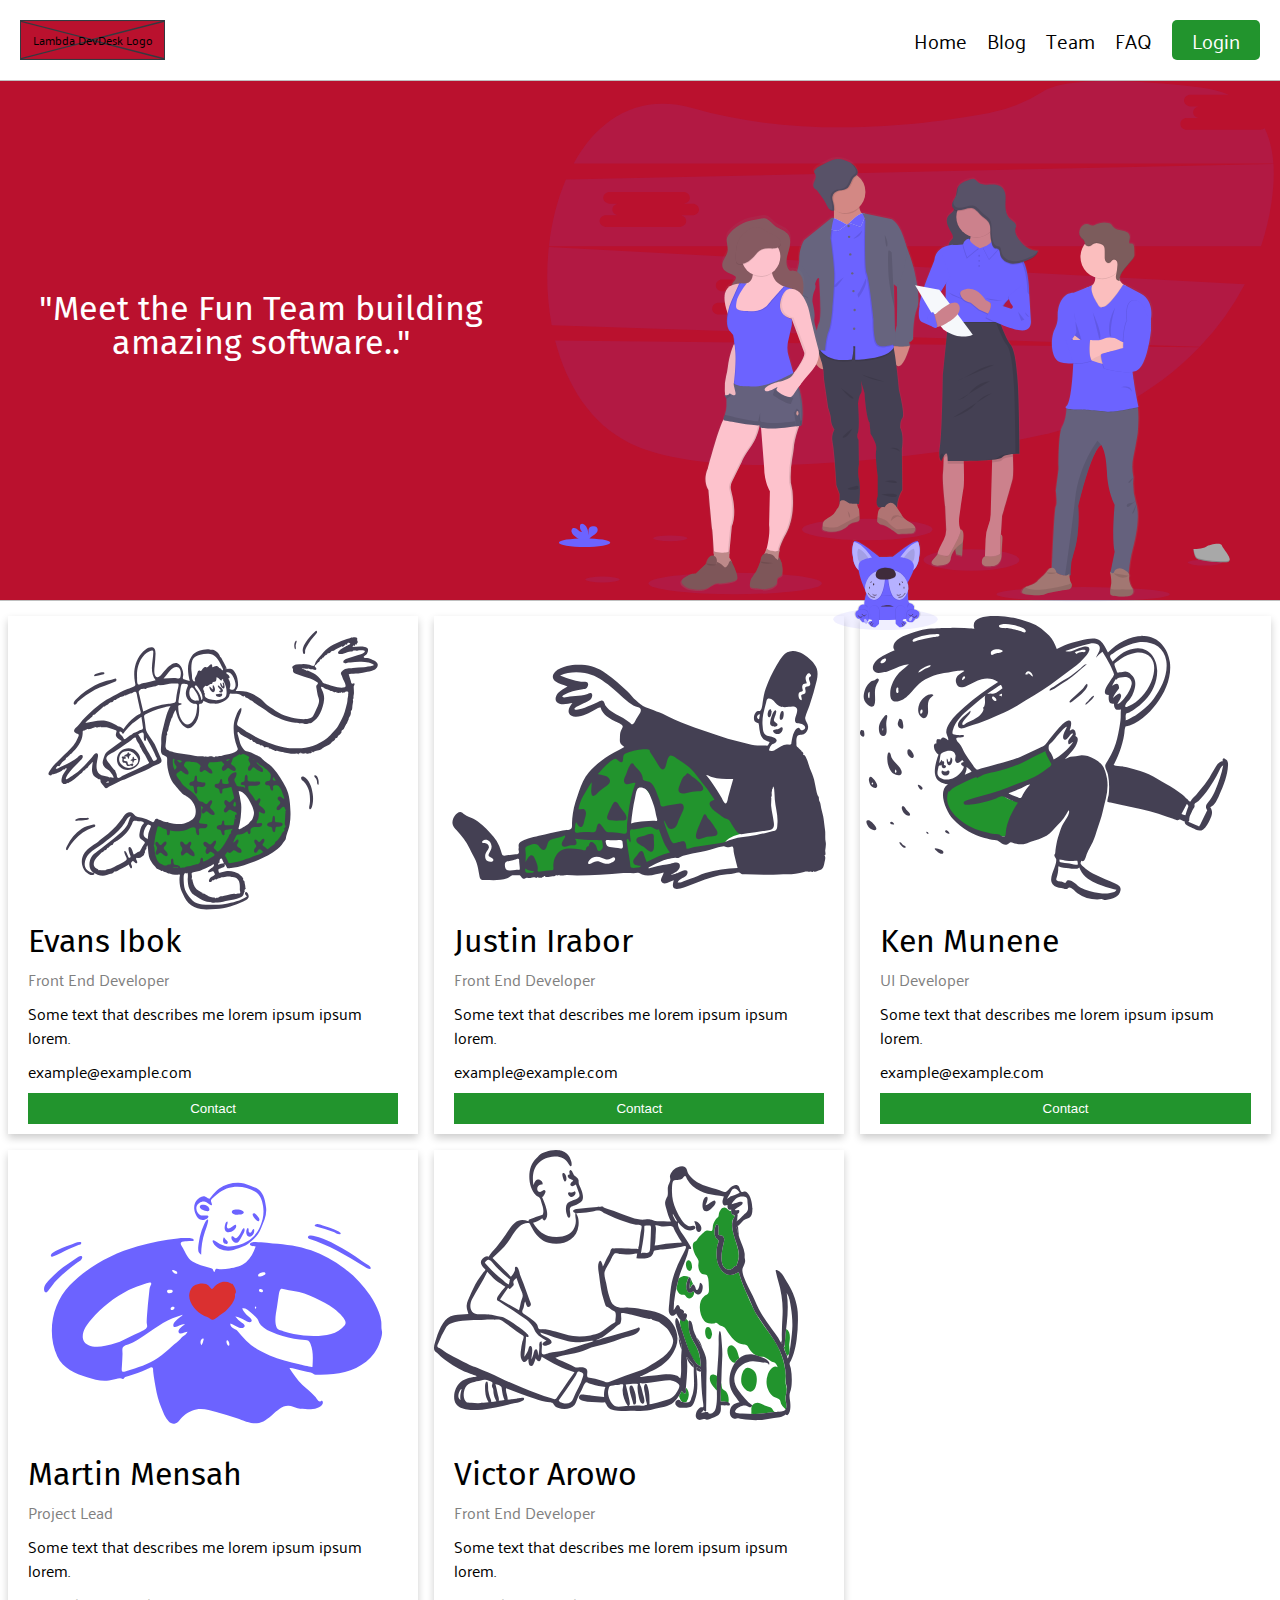
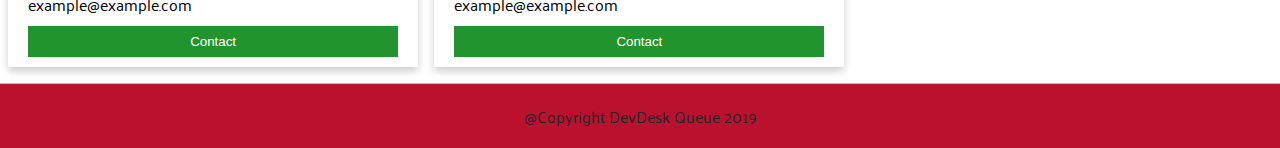
==== team.html @ d1d52114 "Hamburger Menu - Added" ====
<!DOCTYPE html>

<html lang="en">
	<head>
		<meta charset="utf-8" />
		<meta name="viewport" content="width=device-width, initial-scale=1" />
		<title>DevDesk Queue</title>
		<link rel="icon" href="/images/favicon.png" />

		<link
			href="https://fonts.googleapis.com/css?family=Fira+Sans|Kadwa|Palanquin&display=swap"
			rel="stylesheet"
		/>
		<link rel="stylesheet" href="https://cdnjs.cloudflare.com/ajax/libs/font-awesome/4.7.0/css/font-awesome.min.css">

		<link href="css/index.css" rel="stylesheet" />
	</head>

	<body>
		<div class="container home">
			<header>
				<div class="longer">
					<span>Lambda DevDesk Logo</span>
				</div>
				<nav class="topnav" id="myTopnav">
					<a href="/" class="first-anchor" >Home</a>
					<a href="/">Blog</a>
					<a href="team.html">Team</a>
					<a href="/">FAQ</a>
					<a href="#" class="btn">Login</a>
					<a href="javascript:void(0);" class="icon" onclick="myFunction()">
						<i class="fa fa-bars"></i>
				</a>
				</nav>
			</header>
			<section class="top-section">
				<div class="top-section-text">
					<h2>"Meet the Fun Team building amazing software.."</h2>
				</div>
				<div class="top-section-image2"></div>
			</section>
			<section class="content-teams">
				<div class="row">
					<div class="column">
						<div class="card">
							<img src="/images/evans.svg" alt="Evans" style="width:100%" />
							<div class="container">
								<h2>Evans Ibok</h2>
								<p class="title">Front End Developer</p>
								<p>Some text that describes me lorem ipsum ipsum lorem.</p>
								<p>example@example.com</p>
								<p><button class="button">Contact</button></p>
							</div>
						</div>
					</div>

					<div class="column">
						<div class="card">
							<img src="/images/justin.svg" alt="Justin" style="width:100%" />
							<div class="container">
								<h2>Justin Irabor</h2>
								<p class="title">Front End Developer</p>
								<p>Some text that describes me lorem ipsum ipsum lorem.</p>
								<p>example@example.com</p>
								<p><button class="button">Contact</button></p>
							</div>
						</div>
					</div>

					<div class="column">
						<div class="card">
							<img src="/images/ken.svg" alt="Ken" style="width:100%" />
							<div class="container">
								<h2>Ken Munene</h2>
								<p class="title">UI Developer</p>
								<p>Some text that describes me lorem ipsum ipsum lorem.</p>
								<p>example@example.com</p>
								<p><button class="button">Contact</button></p>
							</div>
						</div>
					</div>

					<div class="column">
						<div class="card">
							<img src="/images/martin.svg" alt="Martin" style="width:100%" />
							<div class="container">
								<h2>Martin Mensah</h2>
								<p class="title">Project Lead</p>
								<p>Some text that describes me lorem ipsum ipsum lorem.</p>
								<p>example@example.com</p>
								<p><button class="button">Contact</button></p>
							</div>
						</div>
					</div>

					<div class="column">
						<div class="card">
							<img src="/images/victor.svg" alt="Victor" style="width:100%" />
							<div class="container">
								<h2>Victor Arowo</h2>
								<p class="title">Front End Developer</p>
								<p>Some text that describes me lorem ipsum ipsum lorem.</p>
								<p>example@example.com</p>
								<p><button class="button">Contact</button></p>
							</div>
						</div>
					</div>
				</div>
			</section>
		</div>
		<!-- container -->

		<div>
			<footer class="footer">
				<p>@Copyright DevDesk Queue 2019</p>
			</footer>
		</div>
		<script>
			function myFunction() {
					var x = document.getElementById("myTopnav");
					if (x.className === "topnav") {
							x.className += " responsive";
					} else {
							x.className = "topnav";
					}
			}
			</script>
	</body>
</html>
---- css/index.css ----
/* http://meyerweb.com/eric/tools/css/reset/ 
   v2.0 | 20110126
   License: none (public domain)
*/
html,
body,
div,
span,
applet,
object,
iframe,
h1,
h2,
h3,
h4,
h5,
h6,
p,
blockquote,
pre,
a,
abbr,
acronym,
address,
big,
cite,
code,
del,
dfn,
em,
img,
ins,
kbd,
q,
s,
samp,
small,
strike,
strong,
sub,
sup,
tt,
var,
b,
u,
i,
center,
dl,
dt,
dd,
ol,
ul,
li,
fieldset,
form,
label,
legend,
table,
caption,
tbody,
tfoot,
thead,
tr,
th,
td,
article,
aside,
canvas,
details,
embed,
figure,
figcaption,
footer,
header,
hgroup,
menu,
nav,
output,
ruby,
section,
summary,
time,
mark,
audio,
video {
  margin: 0;
  padding: 0;
  border: 0;
  font-size: 100%;
  font: inherit;
  vertical-align: baseline;
}
/* HTML5 display-role reset for older browsers */
article,
aside,
details,
figcaption,
figure,
footer,
header,
hgroup,
menu,
nav,
section {
  display: block;
}
body {
  line-height: 1;
}
ol,
ul {
  list-style: none;
}
blockquote,
q {
  quotes: none;
}
blockquote:before,
blockquote:after,
q:before,
q:after {
  content: "";
  content: none;
}
table {
  border-collapse: collapse;
  border-spacing: 0;
}
header {
  padding: 20px;
  display: flex;
  flex-direction: row;
  justify-content: space-between;
  align-items: stretch;
  flex-wrap: nowrap;
  border-bottom: 1px solid #c0c0c0;
}
header nav {
  display: flex;
  flex-wrap: nowrap;
  align-items: center;
  overflow: hidden;
}
header nav a {
  margin-left: 20px;
  font-size: 2rem;
  color: black;
  text-decoration: none;
}
header nav .btn {
  background-color: #22942d;
  padding: 0.5em 1em;
  border-radius: 5px;
  font-size: 2rem;
  line-height: 1em;
  color: white;
}
header nav .btn:hover {
  background-color: #17621e;
}
@media (max-width: 650px) {
  header nav .btn {
    padding: 0.3em;
  }
}
header nav .first-anchor {
  margin-left: 0;
}
@media (max-width: 650px) {
  header nav .first-anchor {
    margin-left: 10px;
  }
}
header nav .icon {
  display: none;
}
@media (max-width: 650px) {
  header nav {
    width: 100%;
    justify-content: space-between;
    margin-top: 10px;
    margin-right: 0px;
    margin-left: 0;
    padding: 0 10px 0 0;
  }
}
@media (max-width: 650px) {
  header {
    flex-direction: column;
    padding: 15px 0;
    align-items: center;
  }
}
@media (max-width: 500px) {
  nav a:not(:first-child) {
    display: none;
  }
  nav a.icon {
    float: right;
    display: block;
  }
}
@media (max-width: 500px) {
  nav.responsive {
    position: relative;
  }
  nav.responsive .icon {
    position: absolute;
    right: 0;
    top: 0;
    padding: 0 10px 0 0;
  }
  nav.responsive {
    flex-direction: column;
    justify-content: flex-start;
    align-items: flex-start;
    margin-top: 10px;
    margin-right: 0px;
    margin-left: 0;
    padding: 0 10px 0 0;
  }
  nav.responsive a {
    float: none;
    display: block;
    text-align: left;
    padding-top: 8px;
    padding-bottom: 8px;
    margin-left: 10px;
  }
}
/* Simple and Responsive Process Chart
https://codepen.io/erinesullivan/pen/MvOdOE
*/
*,
:before,
:after {
  box-sizing: border-box;
}
#wrapper {
  margin-left: auto;
  margin-right: auto;
  max-width: 95%;
  font: 16px/1.25 "Palanquin", sans-serif;
}
#container {
  padding: 1em;
  width: 100%;
}
h1,
h2,
h3,
h4,
h5,
h6 {
  font-weight: 400;
}
ul,
ol {
  margin: 1em 0;
}
ol.process-chart {
  color: #000;
  counter-reset: item;
  display: flex;
  flex-wrap: wrap;
  list-style: none;
  margin: 0 0 0 1em;
  padding: 0;
}
ol.process-chart > li,
ol.process-chart > li > div {
  position: relative;
}
ol.process-chart > li {
  background: linear-gradient(to right, rgba(0, 0, 0, 0.25) 0%, transparent 25%);
  background-color: #fff;
  counter-increment: item;
  flex-basis: 0;
  flex-grow: 1;
  margin: 1em 1em 1em -1em;
  min-width: 11.25em;
  padding: 1em 1em 1em 2em;
}
ol.process-chart > li:before,
ol.process-chart > li > div:before {
  color: rgba(0, 0, 0, 0.75);
  font-family: "Palanquin", sans-serif;
  text-transform: uppercase;
}
ol.process-chart > li:before {
  content: "Step";
  display: inline-block;
  font-weight: 300;
  left: 2em;
  letter-spacing: 0.1em;
  position: absolute;
  top: 1em;
  transform: rotate(90deg);
  transform-origin: 25% 50%;
}
ol.process-chart > li:after {
  border-bottom: 1em solid transparent;
  border-left: 1em solid #fff;
  border-right: 0 solid transparent;
  border-top: 1em solid transparent;
  content: "";
  height: 100%;
  position: absolute;
  right: -1em;
  top: 0;
  width: 0;
  z-index: 1;
}
ol.process-chart > li > div {
  padding: 0 0 0 1em;
}
ol.process-chart > li > div:before {
  content: counter(item, decimal-leading-zero);
  font-size: 3em;
  font-weight: 500;
  line-height: 1;
}
/*** PRIMARY ***/
ol.process-chart > li:nth-of-type(6n + 1) {
  background-color: #22942d;
}
ol.process-chart > li:nth-of-type(6n + 1):after {
  border-left-color: #22942d;
}
/*** SECONDARY ***/
ol.process-chart > li:nth-of-type(6n + 2) {
  background-color: #83e4e2;
}
ol.process-chart > li:nth-of-type(6n + 2):after {
  border-left-color: #83e4e2;
}
/*** TERTIARY ***/
ol.process-chart > li:nth-of-type(6n + 3) {
  background-color: #fd6470;
}
ol.process-chart > li:nth-of-type(6n + 3):after {
  border-left-color: #fd6470;
}
/*** QUATERNARY ***/
ol.process-chart > li:nth-of-type(6n + 4) {
  background-color: #fca858;
}
ol.process-chart > li:nth-of-type(6n + 4):after {
  border-left-color: #fca858;
}
/*** QUINARY ***/
ol.process-chart > li:nth-of-type(6n + 5) {
  background-color: #ff0;
}
ol.process-chart > li:nth-of-type(6n + 5):after {
  border-left-color: #ff0;
}
/*** MEDIA QUERIES ***/
@media only screen and (max-width: 40em) {
  ol.process-chart {
    margin: 1em 0 0 0;
    padding: 1em 0 0 0;
  }
  ol.process-chart > li {
    background: linear-gradient(rgba(0, 0, 0, 0.25) 0%, transparent 25%);
    flex-basis: inherit;
    margin: -1em 0 1em 0;
    min-width: inherit;
    padding: 1em 1em 0 1em;
  }
  ol.process-chart > li:before {
    left: 1em;
    top: 2em;
  }
  ol.process-chart > li:after {
    border-bottom: 0 solid transparent;
    border-left: 1em solid transparent !important;
    border-right: 1em solid transparent;
    border-top: 1em solid #fff;
    bottom: -1em;
    height: 0;
    left: 0;
    right: inherit;
    top: inherit;
    width: 100%;
  }
  ol.process-chart > li > div {
    padding: 1em 1em 0 1em;
  }
  /*** PRIMARY ***/
  ol.process-chart > li:nth-of-type(6n + 1):after {
    border-top-color: #22942d;
  }
  /*** SECONDARY ***/
  ol.process-chart > li:nth-of-type(6n + 2):after {
    border-top-color: #83e4e2;
  }
  /*** TERTIARY ***/
  ol.process-chart > li:nth-of-type(6n + 3):after {
    border-top-color: #fd6470;
  }
  /*** QUATERNARY ***/
  ol.process-chart > li:nth-of-type(6n + 4):after {
    border-top-color: #fca858;
  }
  /*** QUINARY ***/
  ol.process-chart > li:nth-of-type(6n + 5):after {
    border-top-color: #ff0;
  }
}
.footer {
  width: 100%;
  border-top: 1px solid #c0c0c0;
  background: #ba112e;
}
.footer p {
  text-align: center;
  color: #212529;
  font-size: 1.6rem;
  padding: 20px;
}
* {
  box-sizing: border-box;
}
html {
  font-size: 62.5%;
}
html,
body {
  font-family: 'Palanquin', sans-serif;
}
h1 {
  font-family: 'Kadwa', serif;
}
h2,
h3,
h4,
h5 {
  font-family: 'Fira Sans', cursive;
}
h1 {
  font-size: 4rem;
}
h2 {
  font-size: 3.2rem;
  padding-bottom: 10px;
}
h4 {
  font-size: 2.5rem;
  padding-bottom: 10px;
}
p {
  line-height: 1.5;
  font-size: 1.6rem;
  padding-bottom: 10px;
}
img {
  max-width: 100%;
  height: auto;
}
.container {
  width: 100%;
  margin: 0 auto;
  padding: 0;
}
.home .top-section {
  border-bottom: 1px solid #c0c0c0;
  padding-bottom: 20px;
  width: 100%;
  height: 520px;
  background-color: #ba112e;
  display: flex;
  flex-direction: row;
  flex-wrap: nowrap;
  justify-content: space-between;
  align-items: center;
}
.home .top-section .top-section-text {
  width: calc(40% - 10px);
  padding-left: 20px;
}
.home .top-section .top-section-text h2 {
  font-size: 3.4rem;
  color: white;
  font-style: normal;
  text-align: center;
}
@media (max-width: 650px) {
  .home .top-section .top-section-text h2 {
    font-size: 3rem;
    padding: 0px 10px 0 10px;
    font-style: normal;
  }
}
@media (max-width: 650px) {
  .home .top-section .top-section-text {
    width: 100%;
    padding: 0;
  }
}
.home .top-section .top-section-text .btn {
  display: block;
  margin-top: 15px;
  margin-left: auto;
  margin-right: auto;
  text-align: center;
  padding: 0.25em;
  width: 60%;
  border-radius: 10px;
  border: none;
  font-size: 2rem;
  line-height: 2em;
  background-color: #22942d;
  color: white;
  cursor: pointer;
}
.home .top-section .top-section-text .btn:hover {
  background-color: #17621e;
}
@media (max-width: 650px) {
  .home .top-section .top-section-text .btn {
    width: 60%;
  }
}
@media (max-width: 500px) {
  .home .top-section .top-section-text .btn {
    width: 90%;
  }
}
.home .top-section .top-section-image {
  background-image: url(/images/header.svg);
  background-repeat: no-repeat;
  background-size: contain;
  background-position: 80% 50%;
  width: calc(60% - 10px);
  height: 110%;
  align-self: baseline;
}
@media (max-width: 650px) {
  .home .top-section .top-section-image {
    width: 70%;
    margin: 0 auto;
    padding: 0;
  }
}
.home .top-section .top-section-image2 {
  background-image: url(/images/team.svg);
  background-repeat: no-repeat;
  background-size: contain;
  background-position: 80% 50%;
  width: calc(60% - 10px);
  height: 110%;
  align-self: baseline;
}
@media (max-width: 650px) {
  .home .top-section .top-section-image2 {
    width: 70%;
    margin: 0 auto;
    padding: 0;
  }
}
@media (max-width: 650px) {
  .home .top-section {
    flex-direction: column;
    flex-wrap: nowrap;
    flex-flow: column-reverse;
    justify-content: center;
    width: 100%;
  }
}
.home .content-how {
  width: 100%;
  margin: 0 auto 30px;
  border-top: 1px solid #c0c0c0;
  text-align: center;
  padding-top: 15px;
}
.home .content-how img {
  border-radius: 10px;
}
@media (max-width: 650px) {
  .home .content-how {
    width: 100%;
  }
}
.home .content-how p {
  padding: 10px 0 10px 0;
}
.home .content-features {
  padding: 20px;
  display: flex;
  justify-content: space-between;
  flex-direction: row;
  border-bottom: 1px solid #c0c0c0;
}
.home .content-features .features {
  width: calc(25% - 5px);
  text-align: center;
}
.home .content-features .features img {
  width: 150px;
  height: 150px;
}
.home .content-features .features p {
  text-align: left;
}
.home .content-features .features p span {
  font-weight: 600;
}
@media (max-width: 650px) {
  .home .content-features .features {
    width: calc(50% - 5px);
  }
}
@media (max-width: 500px) {
  .home .content-features .features {
    width: 100%;
  }
}
@media (max-width: 650px) {
  .home .content-features {
    padding: 5px;
    flex-wrap: wrap;
  }
}
@media (max-width: 500px) {
  .home .content-features {
    width: 100%;
    flex-direction: column;
    padding: 5px 10px;
  }
}
.home .content-teams {
  margin-top: 15px;
  /* Three columns side by side */
  /* Display the columns below each other instead of side by side on small screens */
  /* Add some shadows to create a card effect */
  /* Some left and right padding inside the container */
  /* Clear floats */
}
.home .content-teams .column {
  float: left;
  width: 33.3%;
  margin-bottom: 16px;
  padding: 0 8px;
}
@media screen and (max-width: 650px) {
  .home .content-teams .column {
    width: 100%;
    display: block;
  }
}
.home .content-teams .card {
  box-shadow: 0 4px 8px 0 rgba(0, 0, 0, 0.2);
}
.home .content-teams .container {
  padding: 0 20px;
}
.home .content-teams .container::after,
.home .content-teams .row::after {
  content: "";
  clear: both;
  display: table;
}
.home .content-teams .title {
  color: grey;
}
.home .content-teams .button {
  border: none;
  outline: 0;
  display: inline-block;
  padding: 8px;
  color: white;
  background-color: #22942d;
  text-align: center;
  cursor: pointer;
  width: 100%;
}
.home .content-teams .button:hover {
  background-color: #17621e;
}
.home .longer {
  position: relative;
  background: #343a40;
  z-index: 1;
  width: 145px;
  text-align: center;
  height: 40px;
}
.home .longer span {
  box-shadow: 0 0 2px 0 #343a40 inset;
  position: relative;
  height: 40px;
  width: 145px;
  display: block;
  font-size: 12px;
  color: #000;
  line-height: 40px;
  text-align: center;
  z-index: 2;
}
.home .longer span:after {
  position: absolute;
  top: 2px;
  left: 1px;
  content: " ";
  width: 0;
  height: 0;
  border-top: 18px solid transparent;
  border-bottom: 18px solid transparent;
  border-left: 70.5px solid #ba112e;
  z-index: -1;
}
.home .longer span:before {
  position: absolute;
  top: 2px;
  right: 1px;
  content: " ";
  width: 0;
  height: 0;
  border-top: 18px solid transparent;
  border-bottom: 18px solid transparent;
  border-right: 70.5px solid #ba112e;
  z-index: -1;
}
.home .longer:after {
  position: absolute;
  top: 1px;
  left: 2px;
  content: " ";
  width: 0;
  height: 0;
  border-left: 70.5px solid transparent;
  border-right: 70.5px solid transparent;
  border-top: 18px solid #ba112e;
  z-index: -1;
}
.home .longer:before {
  position: absolute;
  left: 2px;
  bottom: 1px;
  content: " ";
  width: 0;
  height: 0;
  border-left: 70.5px solid transparent;
  border-right: 70.5px solid transparent;
  border-bottom: 18px solid #ba112e;
  z-index: -1;
}
@media (max-width: 500px) {
  .home .longer {
    display: none;
  }
}
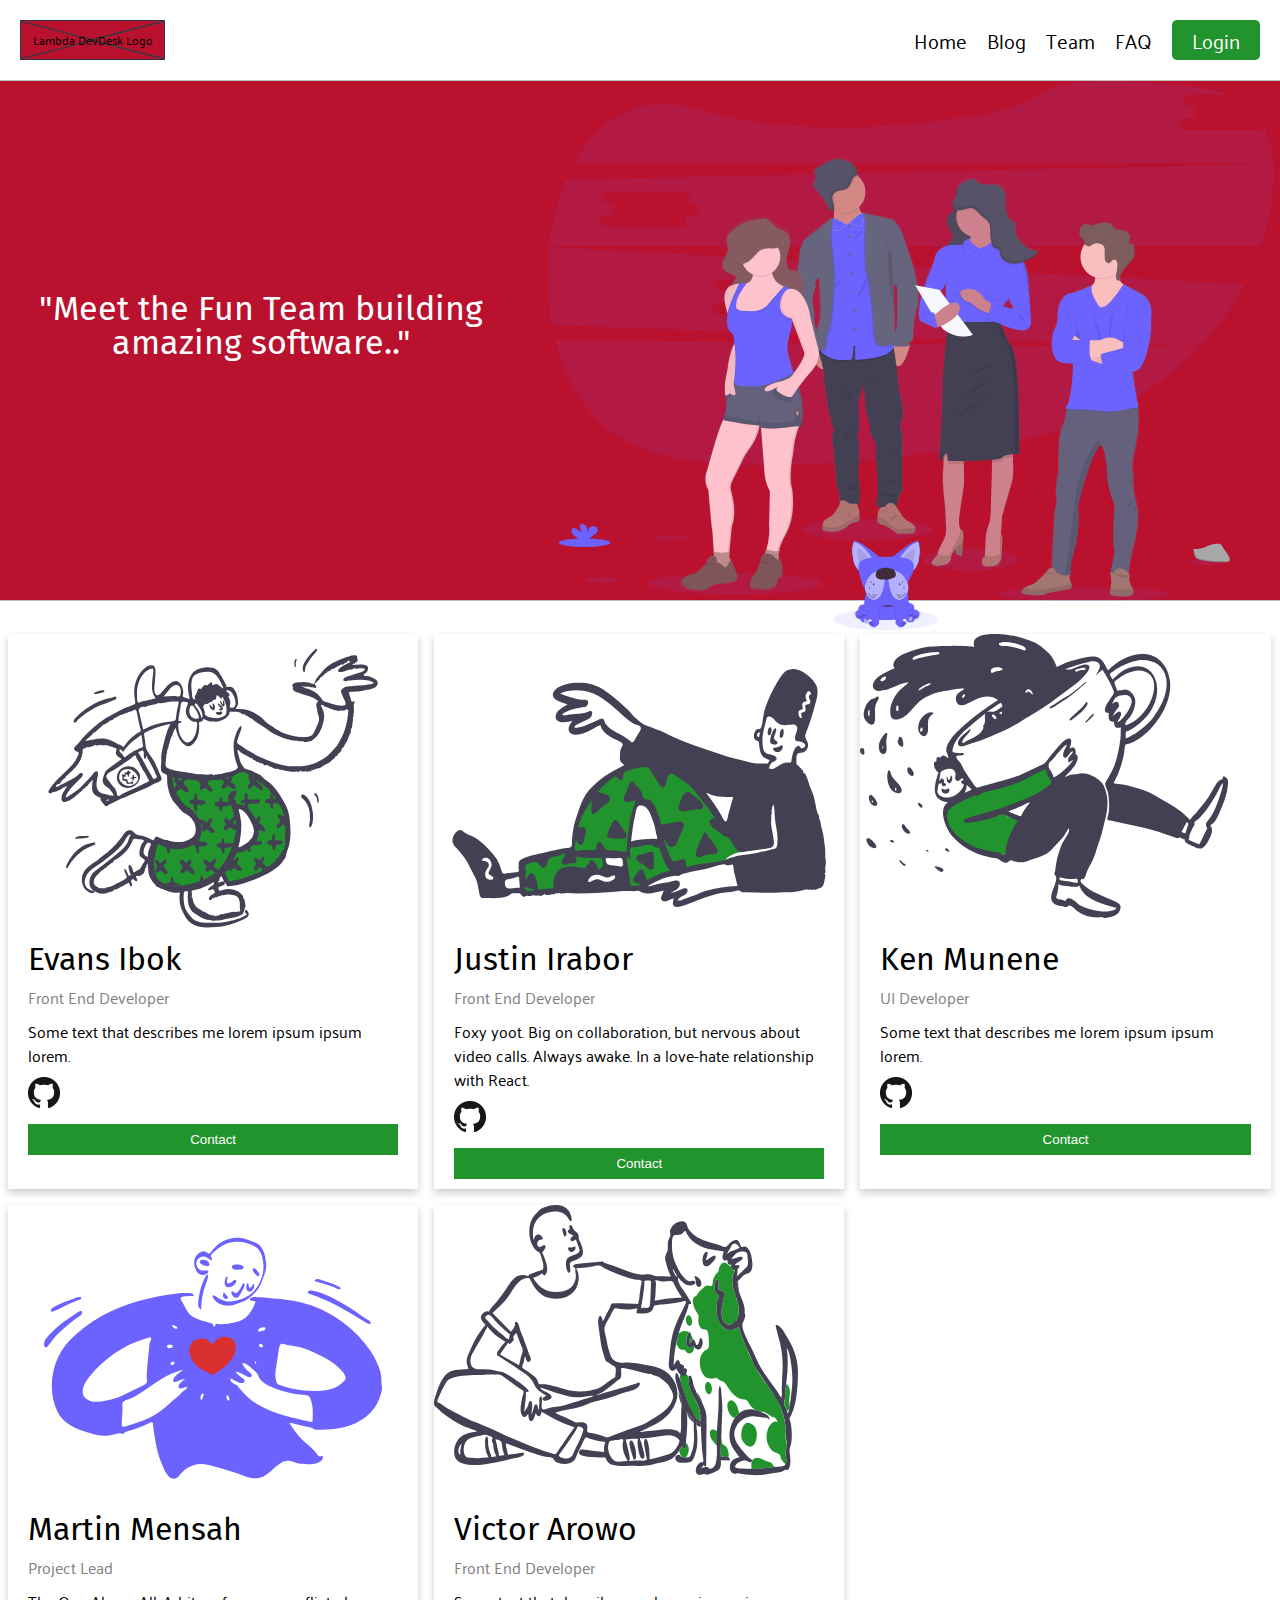
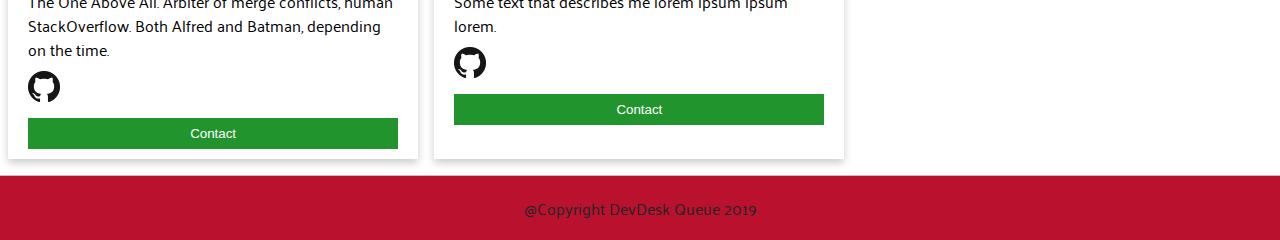
==== commit 8927f8af: "Github, Team page tweaks" ====
--- a/team.html
+++ b/team.html
@@ -5,13 +5,16 @@
 		<meta charset="utf-8" />
 		<meta name="viewport" content="width=device-width, initial-scale=1" />
 		<title>DevDesk Queue</title>
-		<link rel="icon" href="/images/favicon.png" />
+		<link rel="icon" href="/images/favicon.svg" />
 
 		<link
 			href="https://fonts.googleapis.com/css?family=Fira+Sans|Kadwa|Palanquin&display=swap"
 			rel="stylesheet"
 		/>
-		<link rel="stylesheet" href="https://cdnjs.cloudflare.com/ajax/libs/font-awesome/4.7.0/css/font-awesome.min.css">
+		<link
+			rel="stylesheet"
+			href="https://cdnjs.cloudflare.com/ajax/libs/font-awesome/4.7.0/css/font-awesome.min.css"
+		/>
 
 		<link href="css/index.css" rel="stylesheet" />
 	</head>
@@ -23,14 +26,14 @@
 					<span>Lambda DevDesk Logo</span>
 				</div>
 				<nav class="topnav" id="myTopnav">
-					<a href="/" class="first-anchor" >Home</a>
+					<a href="/" class="first-anchor">Home</a>
 					<a href="/">Blog</a>
 					<a href="team.html">Team</a>
 					<a href="/">FAQ</a>
 					<a href="#" class="btn">Login</a>
 					<a href="javascript:void(0);" class="icon" onclick="myFunction()">
 						<i class="fa fa-bars"></i>
-				</a>
+					</a>
 				</nav>
 			</header>
 			<section class="top-section">
@@ -48,25 +51,26 @@
 								<h2>Evans Ibok</h2>
 								<p class="title">Front End Developer</p>
 								<p>Some text that describes me lorem ipsum ipsum lorem.</p>
-								<p>example@example.com</p>
+								<p><a href="https://github.com/evansibok" target="_blank"><img src="/images/GitHub-Mark-32px.png" alt"" /></a></p>
 								<p><button class="button">Contact</button></p>
 							</div>
 						</div>
 					</div>
-
 					<div class="column">
 						<div class="card">
 							<img src="/images/justin.svg" alt="Justin" style="width:100%" />
 							<div class="container">
 								<h2>Justin Irabor</h2>
 								<p class="title">Front End Developer</p>
-								<p>Some text that describes me lorem ipsum ipsum lorem.</p>
-								<p>example@example.com</p>
+								<p>
+									Foxy yoot. Big on collaboration, but nervous about video
+									calls. Always awake. In a love-hate relationship with React.
+								</p>
+								<p><a href="https://github.com/vunderkind" target="_blank"><img src="/images/GitHub-Mark-32px.png" alt"" /></a></p>
 								<p><button class="button">Contact</button></p>
 							</div>
 						</div>
 					</div>
-
 					<div class="column">
 						<div class="card">
 							<img src="/images/ken.svg" alt="Ken" style="width:100%" />
@@ -74,20 +78,24 @@
 								<h2>Ken Munene</h2>
 								<p class="title">UI Developer</p>
 								<p>Some text that describes me lorem ipsum ipsum lorem.</p>
-								<p>example@example.com</p>
+								<p><a href="https://github.com/KenMunene" target="_blank"><img src="/images/GitHub-Mark-32px.png" alt"" /></a></p>
 								<p><button class="button">Contact</button></p>
 							</div>
 						</div>
 					</div>
-
+				</div>
+				<div class="row">
 					<div class="column">
 						<div class="card">
 							<img src="/images/martin.svg" alt="Martin" style="width:100%" />
 							<div class="container">
 								<h2>Martin Mensah</h2>
 								<p class="title">Project Lead</p>
-								<p>Some text that describes me lorem ipsum ipsum lorem.</p>
-								<p>example@example.com</p>
+								<p>
+									The One Above All. Arbiter of merge conflicts, human
+									StackOverflow. Both Alfred and Batman, depending on the time.
+								</p>
+								<p><a href="https://github.com/twumm" target="_blank"><img src="/images/GitHub-Mark-32px.png" alt"" /></a></p>
 								<p><button class="button">Contact</button></p>
 							</div>
 						</div>
@@ -100,7 +108,7 @@
 								<h2>Victor Arowo</h2>
 								<p class="title">Front End Developer</p>
 								<p>Some text that describes me lorem ipsum ipsum lorem.</p>
-								<p>example@example.com</p>
+								<p><a href="https://github.com/VictorArowo" target="_blank"><img src="/images/GitHub-Mark-32px.png" alt"" /></a></p>
 								<p><button class="button">Contact</button></p>
 							</div>
 						</div>
@@ -117,13 +125,13 @@
 		</div>
 		<script>
 			function myFunction() {
-					var x = document.getElementById("myTopnav");
-					if (x.className === "topnav") {
-							x.className += " responsive";
-					} else {
-							x.className = "topnav";
-					}
+				var x = document.getElementById("myTopnav");
+				if (x.className === "topnav") {
+					x.className += " responsive";
+				} else {
+					x.className = "topnav";
+				}
 			}
-			</script>
+		</script>
 	</body>
 </html>
--- a/css/index.css
+++ b/css/index.css
@@ -631,13 +631,17 @@
   }
 }
 .home .content-teams {
-  margin-top: 15px;
+  margin-top: 33px;
   /* Three columns side by side */
   /* Display the columns below each other instead of side by side on small screens */
   /* Add some shadows to create a card effect */
   /* Some left and right padding inside the container */
   /* Clear floats */
 }
+.home .content-teams .row {
+  display: flex;
+  align-items: stretch;
+}
 .home .content-teams .column {
   float: left;
   width: 33.3%;
@@ -645,6 +649,9 @@
   padding: 0 8px;
 }
 @media screen and (max-width: 650px) {
+  .home .content-teams .row {
+    flex-direction: column;
+  }
   .home .content-teams .column {
     width: 100%;
     display: block;
@@ -652,6 +659,7 @@
 }
 .home .content-teams .card {
   box-shadow: 0 4px 8px 0 rgba(0, 0, 0, 0.2);
+  height: 100%;
 }
 .home .content-teams .container {
   padding: 0 20px;
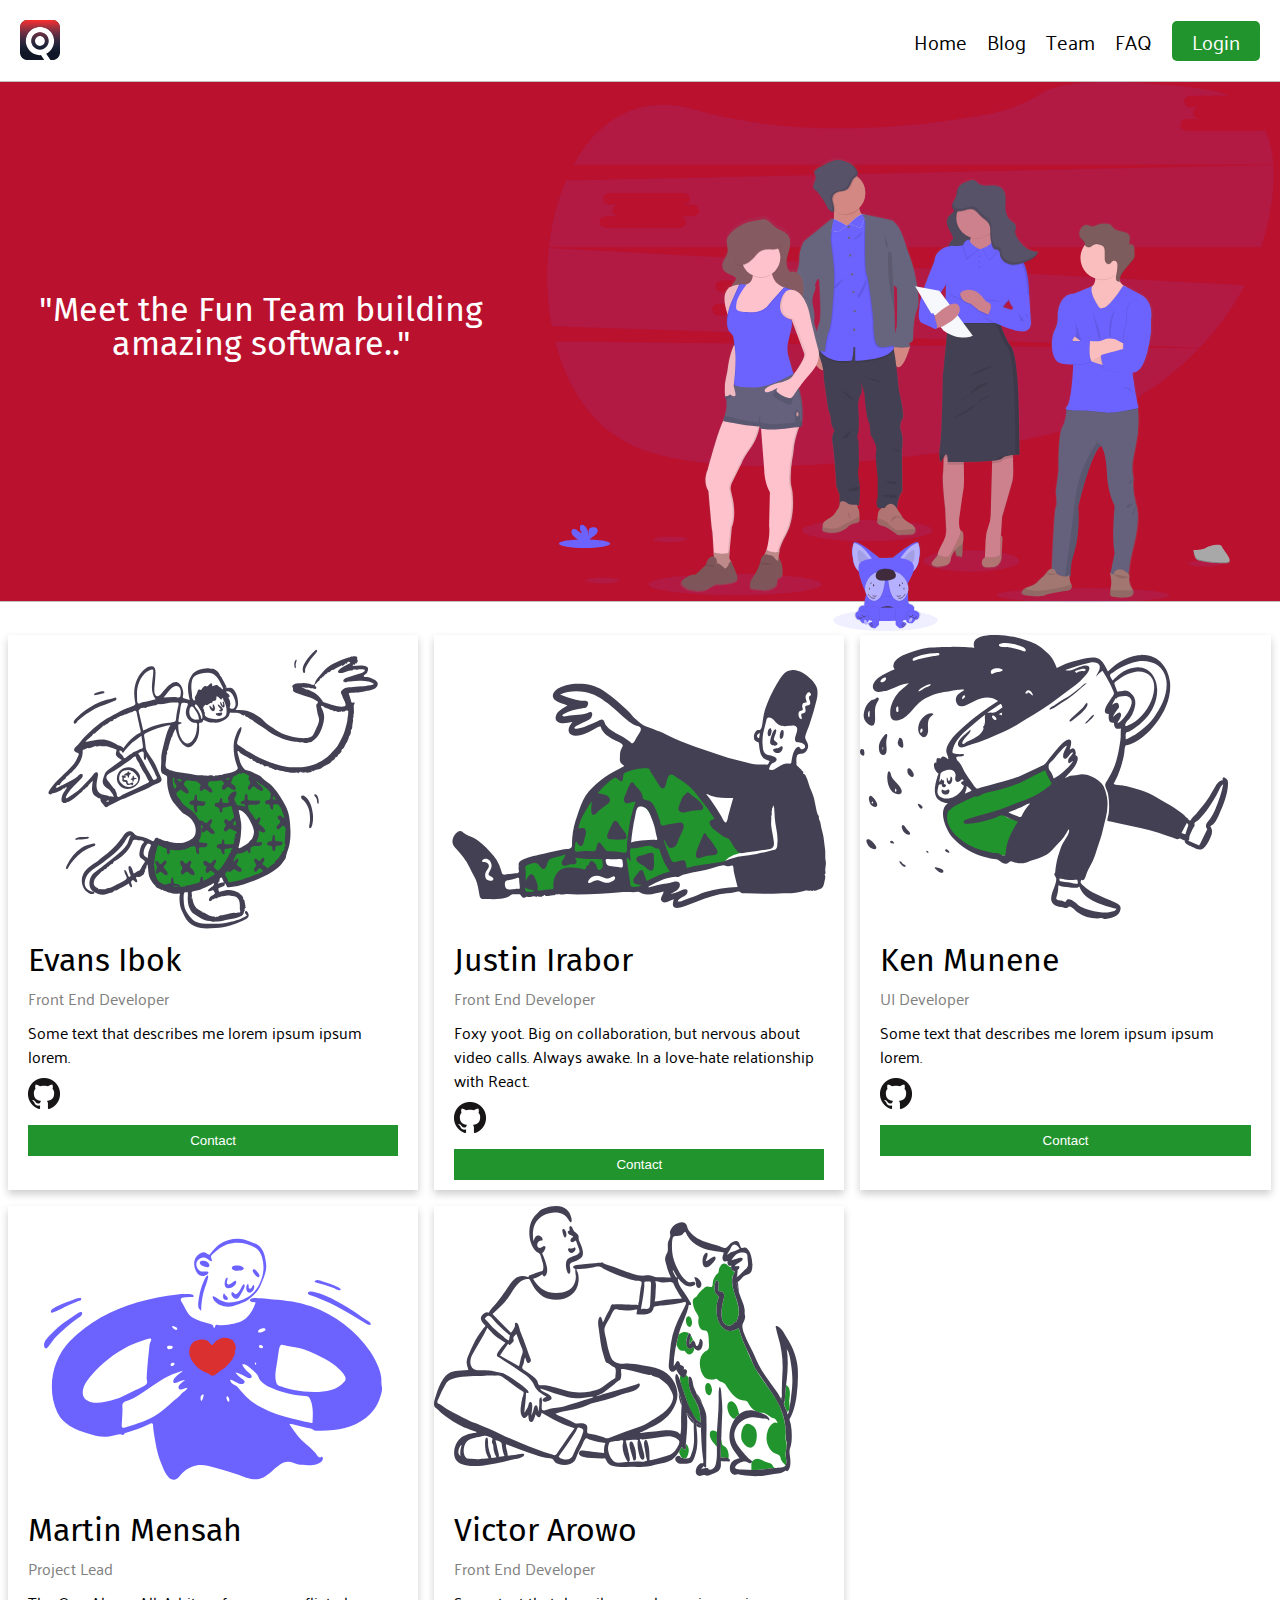
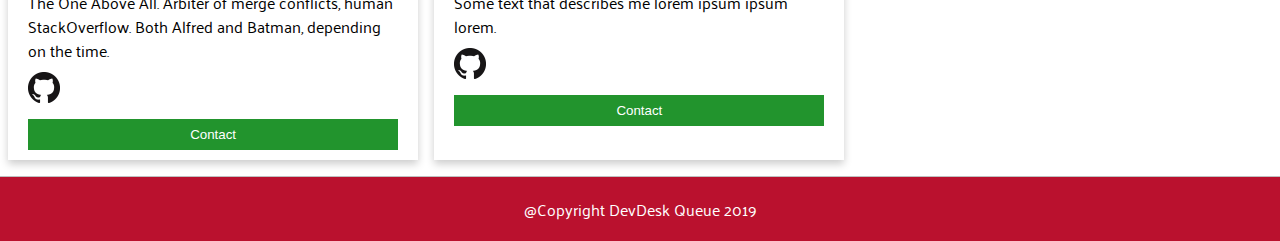
==== commit 67ee63f7: "Logo Changed" ====
--- a/team.html
+++ b/team.html
@@ -23,7 +23,8 @@
 		<div class="container home">
 			<header>
 				<div class="longer">
-					<span>Lambda DevDesk Logo</span>
+					<!-- <span>Lambda DevDesk Logo</span> -->
+					<a href="/"><img src="/images/favicon.svg" alt="DevDesk Queue"></a>
 				</div>
 				<nav class="topnav" id="myTopnav">
 					<a href="/" class="first-anchor">Home</a>
--- a/css/index.css
+++ b/css/index.css
@@ -415,7 +415,7 @@
 }
 .footer p {
   text-align: center;
-  color: #212529;
+  color: white;
   font-size: 1.6rem;
   padding: 20px;
 }
@@ -687,73 +687,8 @@
 .home .content-teams .button:hover {
   background-color: #17621e;
 }
-.home .longer {
-  position: relative;
-  background: #343a40;
-  z-index: 1;
-  width: 145px;
-  text-align: center;
+.home .longer img {
   height: 40px;
-}
-.home .longer span {
-  box-shadow: 0 0 2px 0 #343a40 inset;
-  position: relative;
-  height: 40px;
-  width: 145px;
-  display: block;
-  font-size: 12px;
-  color: #000;
-  line-height: 40px;
-  text-align: center;
-  z-index: 2;
-}
-.home .longer span:after {
-  position: absolute;
-  top: 2px;
-  left: 1px;
-  content: " ";
-  width: 0;
-  height: 0;
-  border-top: 18px solid transparent;
-  border-bottom: 18px solid transparent;
-  border-left: 70.5px solid #ba112e;
-  z-index: -1;
-}
-.home .longer span:before {
-  position: absolute;
-  top: 2px;
-  right: 1px;
-  content: " ";
-  width: 0;
-  height: 0;
-  border-top: 18px solid transparent;
-  border-bottom: 18px solid transparent;
-  border-right: 70.5px solid #ba112e;
-  z-index: -1;
-}
-.home .longer:after {
-  position: absolute;
-  top: 1px;
-  left: 2px;
-  content: " ";
-  width: 0;
-  height: 0;
-  border-left: 70.5px solid transparent;
-  border-right: 70.5px solid transparent;
-  border-top: 18px solid #ba112e;
-  z-index: -1;
-}
-.home .longer:before {
-  position: absolute;
-  left: 2px;
-  bottom: 1px;
-  content: " ";
-  width: 0;
-  height: 0;
-  border-left: 70.5px solid transparent;
-  border-right: 70.5px solid transparent;
-  border-bottom: 18px solid #ba112e;
-  z-index: -1;
 }
 @media (max-width: 500px) {
   .home .longer {
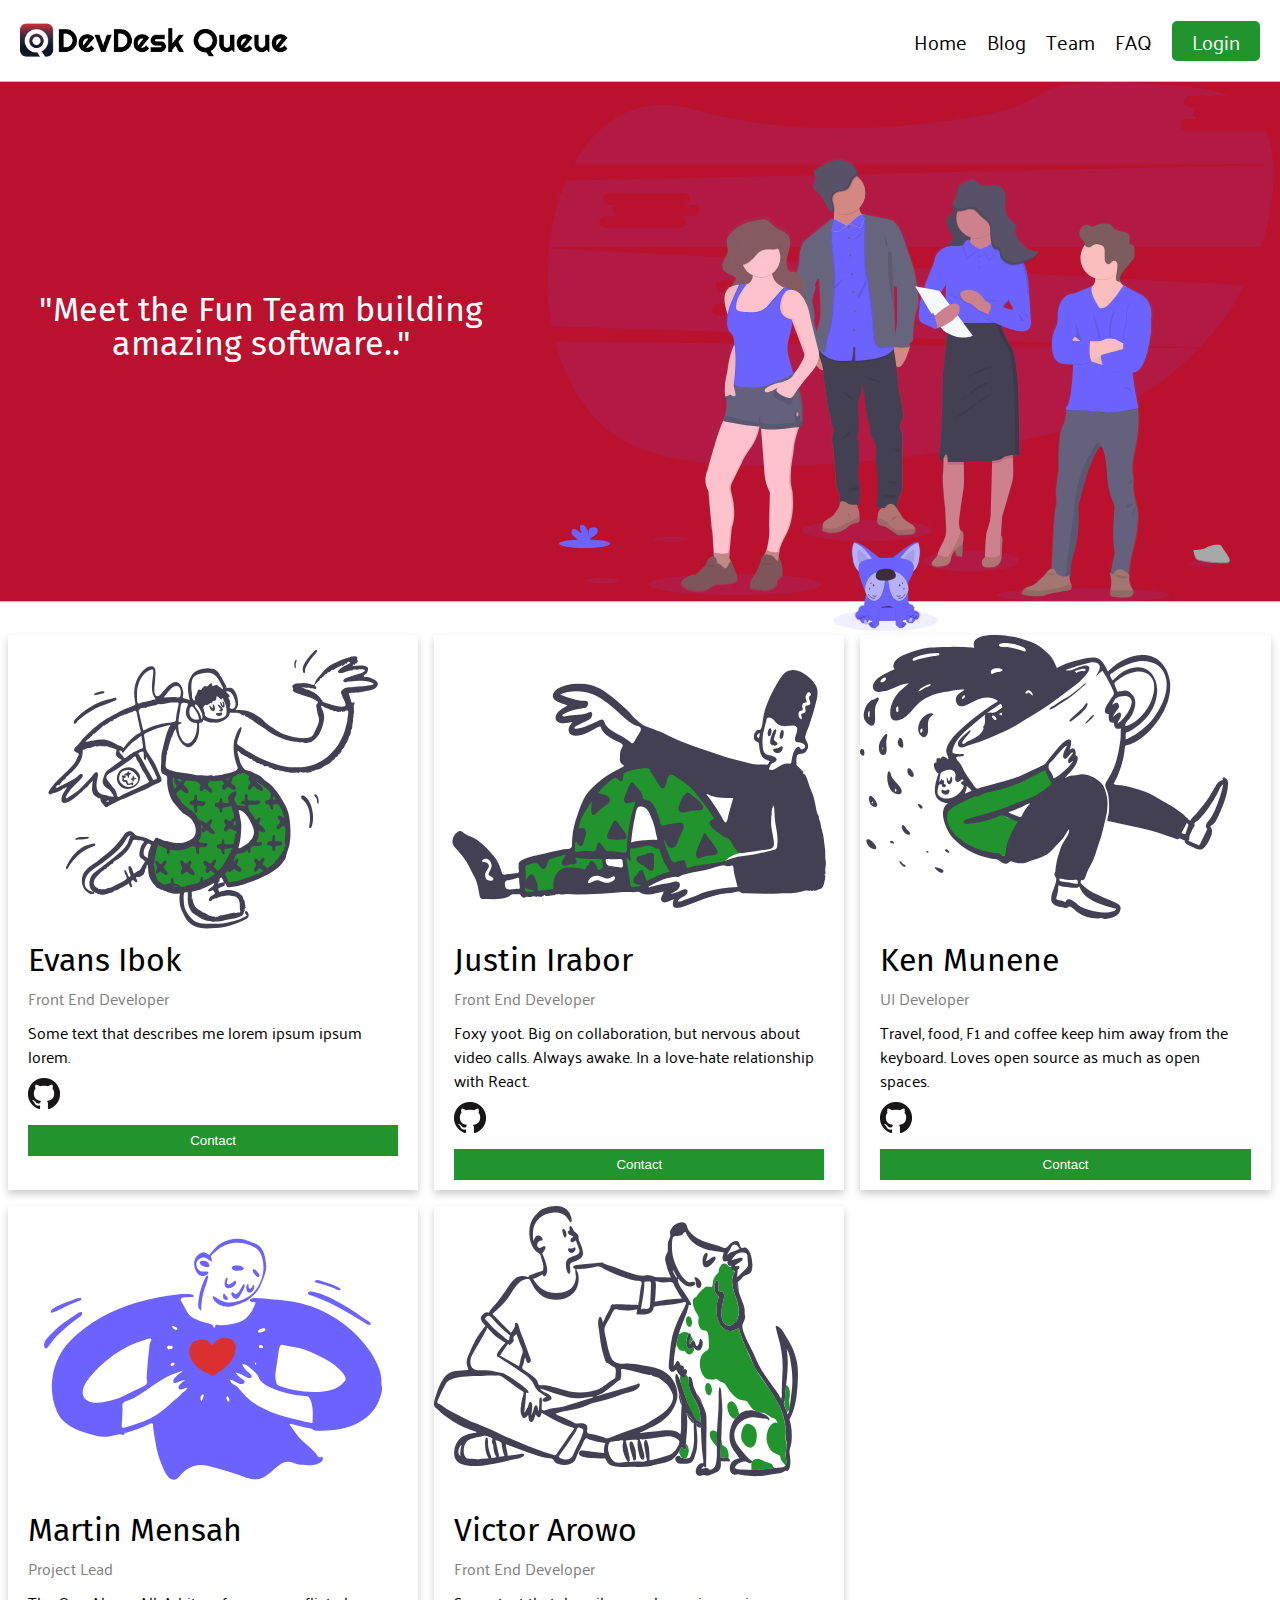
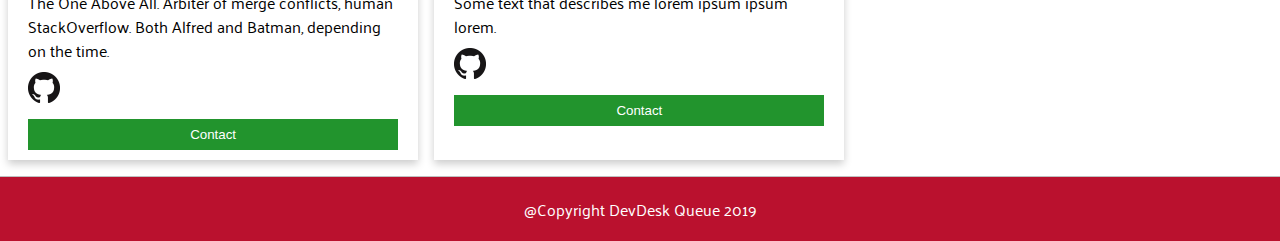
==== commit 4a78d156: "Logo, README Updated" ====
--- a/team.html
+++ b/team.html
@@ -6,7 +6,6 @@
 		<meta name="viewport" content="width=device-width, initial-scale=1" />
 		<title>DevDesk Queue</title>
 		<link rel="icon" href="/images/favicon.svg" />
-
 		<link
 			href="https://fonts.googleapis.com/css?family=Fira+Sans|Kadwa|Palanquin&display=swap"
 			rel="stylesheet"
@@ -24,7 +23,7 @@
 			<header>
 				<div class="longer">
 					<!-- <span>Lambda DevDesk Logo</span> -->
-					<a href="/"><img src="/images/favicon.svg" alt="DevDesk Queue"></a>
+					<a href="/"><img src="/images/logo.png" alt="DevDesk Queue"></a>
 				</div>
 				<nav class="topnav" id="myTopnav">
 					<a href="/" class="first-anchor">Home</a>
@@ -78,7 +77,7 @@
 							<div class="container">
 								<h2>Ken Munene</h2>
 								<p class="title">UI Developer</p>
-								<p>Some text that describes me lorem ipsum ipsum lorem.</p>
+								<p>Travel, food, F1 and coffee keep him away from the keyboard.  Loves open source as much as open spaces. </p>
 								<p><a href="https://github.com/KenMunene" target="_blank"><img src="/images/GitHub-Mark-32px.png" alt"" /></a></p>
 								<p><button class="button">Contact</button></p>
 							</div>
--- a/css/index.css
+++ b/css/index.css
@@ -687,6 +687,9 @@
 .home .content-teams .button:hover {
   background-color: #17621e;
 }
+.home .longer {
+  margin-right: 5px;
+}
 .home .longer img {
   height: 40px;
 }
